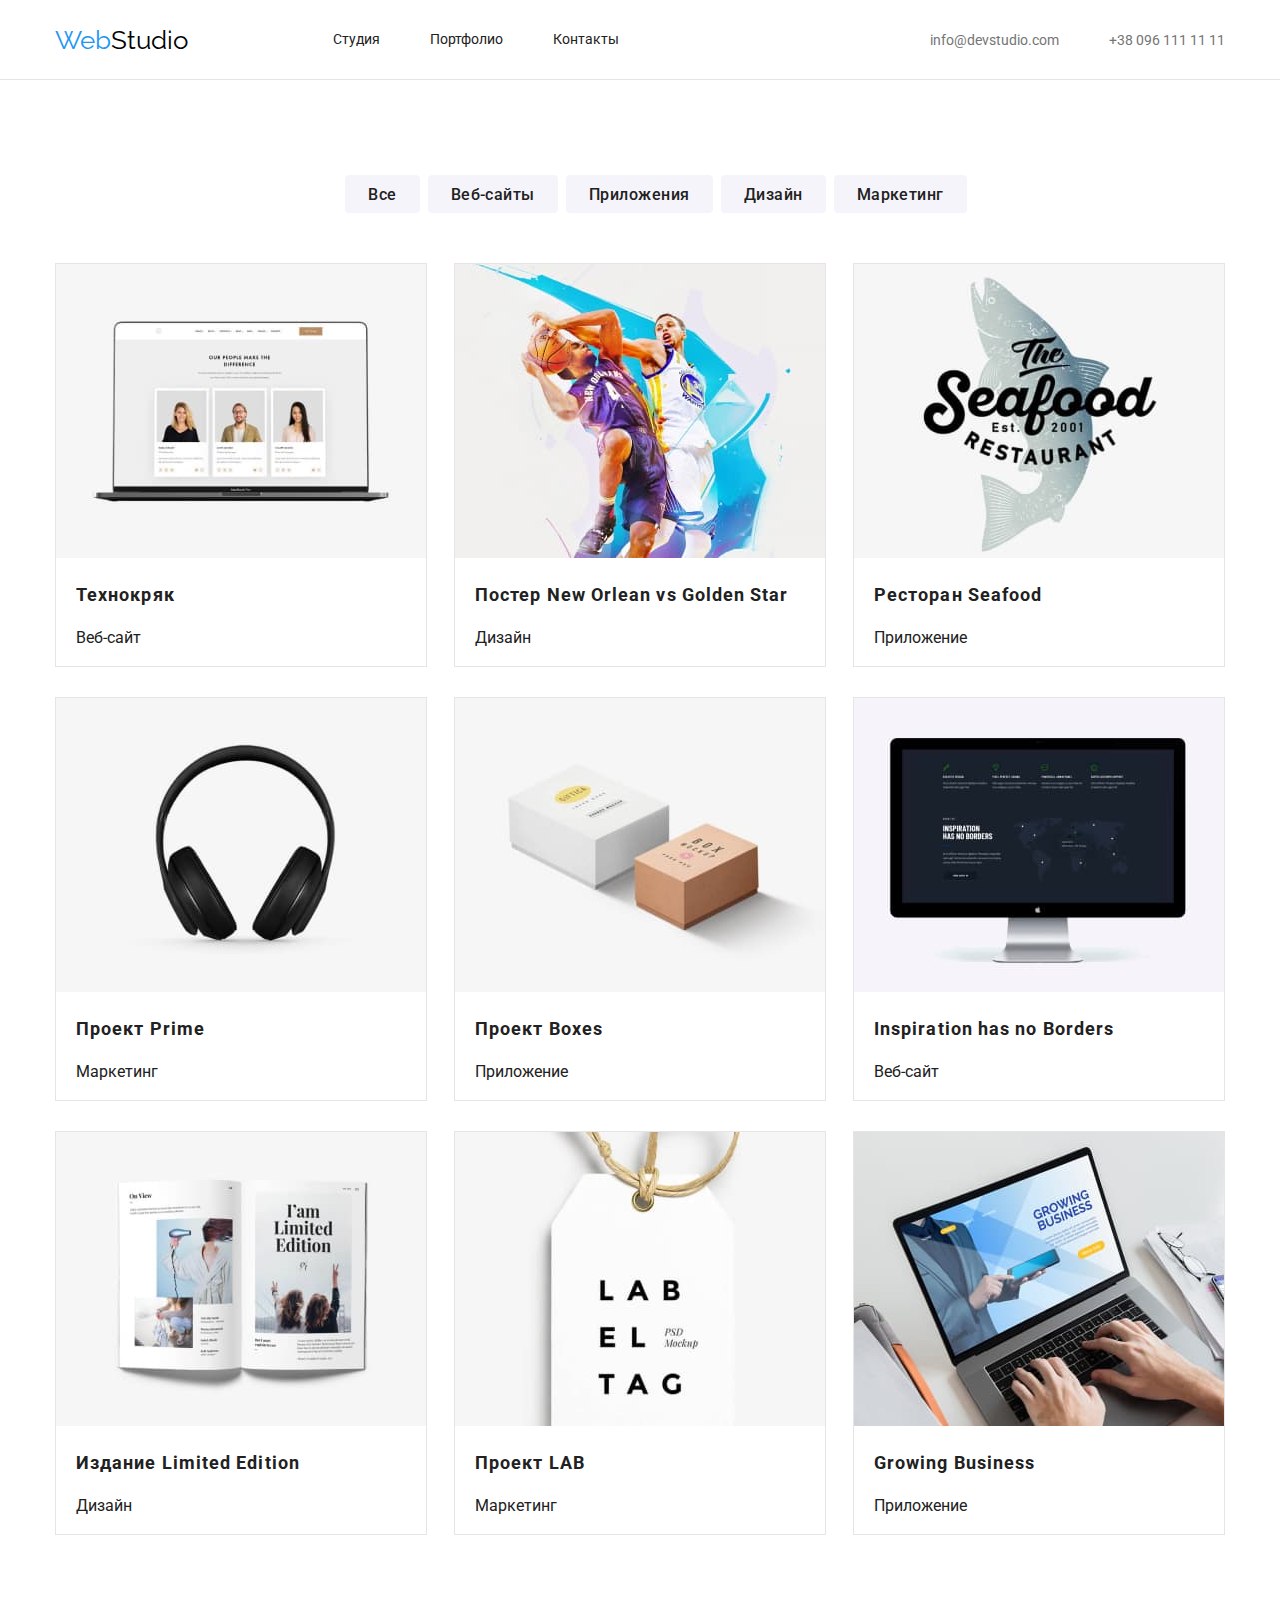
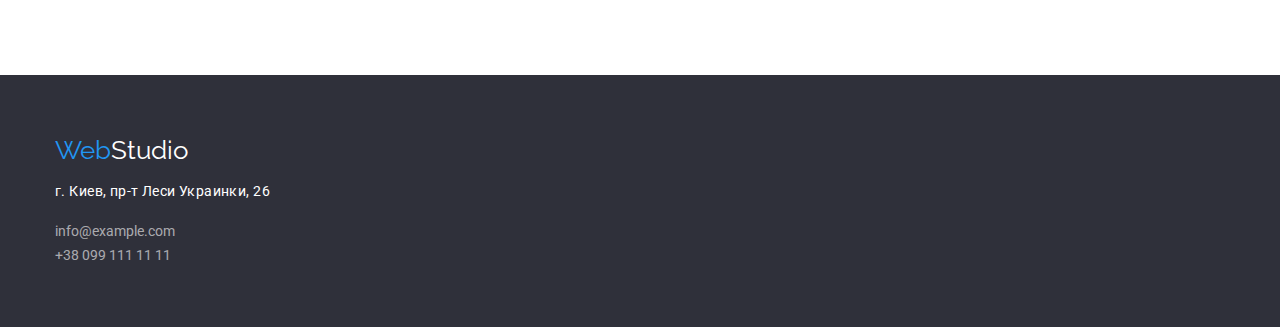
==== portfolio.html @ 0aeab194 "ДЗ_4" ====
<!DOCTYPE html>
<html lang="ru">
  <head>
    <meta charset="UTF-8" />
    <meta http-equiv="X-UA-Compatible" content="IE=edge" />
    <meta name="viewport" content="width=device-width, initial-scale=1.0" />
    <title>Document</title>
    <link rel="preconnect" href="https://fonts.gstatic.com" />
    <link
      href="https://fonts.googleapis.com/css2?family=Raleway:wght@700&family=Roboto:wght@400;500;700;900&display=swap"
      rel="stylesheet"
    />
    <link
      rel="stylesheet"
      href="https://cdnjs.cloudflare.com/ajax/libs/modern-normalize/1.0.0/modern-normalize.min.css"
    />
    <link rel="stylesheet" href="./css/styles.css" />
  </head>
  <body>
    <header class="header">
           <div class="container">
                <nav class="main-nav">
          <a href="./index.html" class="logo">
            <span class="logo-web">Web</span>
            <span class="logo-studio">Studio</span>
          </a>
          <ul class="site-nav">
            <li class="item">
              <a href="./index.html" class="link">Студия</a>
            </li>
            <li class="item">
              <a href="./portfolio.html" class="link">Портфолио</a>
            </li>
            <li class="item"><a href="" class="link">Контакты</a></li>
          </ul>
        </nav>
        <ul class="auth-nav list">
          <li class="item">
            <a href="info@devstudio.com" class="link">info@devstudio.com</a>
          </li>
          <li class="item">
            <a href="+380961111111" class="link">+38 096 111 11 11</a>
          </li>
        </ul>
              </div>
    </header>
    <main>
      <div class="section-p">
      <div class="container-p">  
        <h2 class="hidden">text</h2>
        <ul class="select">
          <li class="select-button"><button type="button" class="link filter-button">Все</button></li>
          <li class="select-button"><button type="button" class="link filter-button">Веб-сайты</button></li>
          <li class="select-button"><button type="button" class="link filter-button">Приложения</button></li>
          <li class="select-button"><button type="button" class="link filter-button">Дизайн</button></li>
          <li class="select-button"><button type="button" class="link filter-button">Маркетинг</button></li>
        </ul>
        <ul class="cards">
          <li class="item">
            <a>
              <img
                src="./images/portf_1.jpg"
                alt="Веб-сайт Технокряк"
                width="370"
                height="294"
              />
              <div class="text-filter">
              <h2 class="text">Технокряк</h2>
              <p class="filter">Веб-сайт</p>
            </div>
            </a>
          </li>
          <li class="item">
            <a>
              <img
                src="./images/portf_2.jpg"
                alt="Дизайн постера New Orlean vs Golden Star"
                width="370"
                height="294"
              />
              <div class="text-filter">
              <h2 class="text">Постер New Orlean vs Golden Star</h2>
              <p class="filter">Дизайн</p>
              </div>
            </a>
          </li>
          <li class="item">
            <a>
              <img
                src="./images/portf_3.jpg"
                alt="Приложение Ресторан Seafood"
                width="370"
                height="294"
              />
              <div class="text-filter">
              <h2 class="text">Ресторан Seafood</h2>
              <p class="filter">Приложение</p>
              </div>
            </a>
          </li>
          <li class="item">
            <a>
              <img
                src="./images/portf_4.jpg"
                alt="Маркетинговый проект Prime"
                width="370"
                height="294"
              />
              <div class="text-filter">
              <h2 class="text">Проект Prime</h2>
              <p class="filter">Маркетинг</p>
             </div> 
            </a>
          </li>
          <li class="item">
            <a>
              <img
                src="./images/portf_5.jpg"
                alt="Приложение Boxes"
                width="370"
                height="294"
              />
              <div class="text-filter">
              <h2 class="text">Проект Boxes</h2>
              <p class="filter">Приложение</p>
              </div>
            </a>
          </li>
          <li class="item">
            <a>
              <img
                src="./images/portf_6.jpg"
                alt="Веб-сайт Inspiration has no Borders"
                width="370"
                height="294"
              />
              <div class="text-filter">
              <h2 class="text">Inspiration has no Borders</h2>
              <p class="filter">Веб-сайт</p>
              </div>
            </a>
          </li>
          <li class="item">
            <a>
              <img
                src="./images/portf_7.jpg"
                alt="Дизайн Издание Limited Edition"
                width="370"
                height="294"
              />
              <div class="text-filter">
              <h2 class="text">Издание Limited Edition</h2>
              <p class="filter">Дизайн</p>
              </div>
            </a>
                      </li>
          <li class="item">
            <a>
              <img
                src="./images/portf_8.jpg"
                alt="Маркетинг Проект LAB"
                width="370"
                height="294"
              />
              <div class="text-filter">
              <h2 class="text">Проект LAB</h2>
              <p class="filter">Маркетинг</p>
              </div>
            </a>
          </li>
          <li class="item">
            <a>
              <img
                src="./images/portf_9.jpg"
                alt="Приложение Growing Business"
                width="370"
                height="294"
              />
              <div class="text-filter">
              <h2 class="text">Growing Business</h2>
              <p class="filter">Приложение</p>
              </div>
            </a>
          </li>
        </ul>
      </div>
     </div> 
    </main>
    <footer class="footer-space">
      <div class="container">
      <a href="./index.html" class="logo">
        <span class="logo-web">Web</span>
        <span class="logo-studio">Studio</span>
      </a>
      <address>
        <p class="adr">г. Киев, пр-т Леси Украинки, 26</p>
        <ul class="em-tel">
          <li>
            <a href="info@example.com" class="link">info@example.com</a>
          </li>
          <li><a href="+380991111111" class="link">+38 099 111 11 11</a></li>
        </ul>
      </address>
      </div>
    </footer>
  </body>
</html>
---- css/styles.css ----
:root {
  --primary-text-color: #212121;
  --secondary-text-color: #757575;
  --third-text-color: rgba(255, 255, 255, 0.6);
  --title-text-color: #000000;
  --accent-color: #2196f3;
  --primary-white-color: #ffffff;
  --primary-bg-color: #ffffff;
  --secondary-bg-color: #2f303a;
  --third-bg-color: #f5f4fa;
  --border-color: #ECECEC;
  --border-cards-color: #E5E5E5;
}

body {
  background-color: var(--primary-bg-color);
  color: var(--primary-text-color);
  font-family: Roboto, sans-serif;
}

.container {
  width: 1200px;
  padding-left: 15px;
  padding-right: 15px;
  margin: 0 auto;
  border-bottom: var(--border-color);

  /* outline: 2px solid tomato; */
}
/* Колір основного тексту #212121*/
/* Вторинний колір тексту #757575 */
/* Акцент #2196F3 */
/* Білий #FFFFFF */
/* Бекграунд #E5E5E5 */
/* Футер #2F303A */
/* Бекграунд Наша команда #F5F4FA */

ul {
  list-style: none;
}

/* header */
.header {
  height: 80px;
  display: block;
  box-sizing: border-box;
  border-bottom: 1px solid var(--border-cards-color)
} 
.header .container {
  height: 80px;
  display: flex;
  align-items: center;
  }
/* logo */
.logo {
  color: var(--title-text-color);
  font-family: Raleway, sans-serif;
  font-style: 400;
  font-size: 26px;
  line-height: 1.19;
  text-decoration: none;
  width: 145px;
  height: 31px;
  display: flex;
  align-items: center;
  }
.main-nav .logo {
  display: flex;
  align-items: center;
}
.logo-web {
  color: var(--accent-color);
}

/* Site nav */
.main-nav {
  display: flex;
  align-items: center;
}
.site-nav .link {
  font-style: 500;
  font-size: 14px;
  line-height: 1.14;
  text-decoration: none;
  color: var(--primary-text-color);
}
.site-nav .link:hover,
.site-nav .link:focus {
  color: var(--accent-color);
}
.site-nav {
  display: flex;
  margin-left: 93px;
}

.site-nav .link {
  display: block;
}
.site-nav .item:not(:last-child) {
  margin-right: 50px;
}

/* Auth-nav list */
.auth-nav {
  display: flex;
  margin-bottom: 0px;
  margin-top: 0px;
  margin-left: auto;
}
.auth-nav .link {
  color: var(--secondary-text-color);
  font-style: 500;
  font-size: 14px;
  line-height: 1.14;
  text-decoration: none;
}
.auth-nav .item + .item {
  margin-left: 50px;
}
.auth-nav .link:hover,
.auth-nav .link:focus {
  color: var(--accent-color);
}
.auth-nav .link:hover .item-ico,
.auth-nav .link:focus .item-ico {
  fill: var(--accent-color)
}

.hidden {
  visibility: hidden;
  width: 1px;
  height: 1px;
}
/* Hero */
.hero {
  background-color: var(--secondary-bg-color);
  padding-top: 200px;
  padding-bottom: 200px;
  text-align: center;
}
.hero-title {
  color: var(--primary-white-color);
  font-weight: 900;
  font-size: 44px;
  line-height: 1.36;
  text-align: center;
  text-transform: uppercase;
  margin-top: 0px;
  width: 696px;
  letter-spacing: 0.06em;
  margin-left: 252px;
}
.overlay {
  max-width: 1600px;
  height: 600px;
  outline: 1px solid rgb(59, 57, 57);
  margin-left: auto;
  margin-right: auto;
  background-image:
   /* linear-gradient(
    to right,
     rgba(196, 196, 196, 1)
     rgba(47, 48, 58, 0.4)), */
   url("./images/img_overlay");
  background-position: center;
  background-repeat: no-repeat;
  background-size: cover;
}

/* Section */
.section-1 {
  background-color: var(--primary-bg-color);
}
.section-2 {
  background-color: var(--third-bg-color);
}
.section-3 { 
 background-color: var(--third-bg-color)
}
.section-title {
  color: var(--title-text-color);
  font-weight: 700;
  font-size: 36px;
  line-height: 1.17;
  letter-spacing: 0.03em;
  text-align: center;
  margin-top: 0px;
  margin-bottom: 50px;
}

/* Features */
.section-title {
  margin-bottom: 0px;
}
.future-icon {
  display: block;
  width: 70px;
  height: 70px;
}
.feature-list {
  margin-top: 0px;
  margin-bottom: 0px;
  display: flex;
  justify-content: space-between;
  width: 1170px;
}
.feature-list .list {
  width: 270px;
  height: 101px;
}
.feature-list .list + .list {
  margin-left: 30px;
}
.feature-list .title {
  color: var(--title-text-color);
  font-weight: 700;
  font-size: 14px;
  line-height: 1.14;

  text-transform: uppercase;
  margin-top: 0px;
  margin-bottom: 0px;
}
.feature-list .text {
  color: var(--secondary-text-color);
  font-weight: 400;
  font-size: 14px;
  line-height: 1.71;
  text-align: left;
  letter-spacing: 0.03em;
  width: 270px;
  height: 101px;
  position: absolute;
  margin-top: 10px;
  margin-bottom: 0px;
}
.feature-list > :last-child .text {
  margin-bottom: 0px;
}
.activity-container {
  padding-top: 94px;
  padding-left: auto;
  margin-left: auto;
  margin-right: auto;
  width: 1170px;
  height: 290px;
}

/* activity */
.section {
  padding-bottom: 94px;
}
.activity {
  margin-top: 50px;
  margin-bottom: 0px;
  display: flex;
  padding-left: 0px;
}
.activity .item + .item {
  margin-left: 30px;
}
/* button */
.button {
  font-family: inherit;
  color: var(--primary-white-color);
  background-color: var(--accent-color);
  font-weight: 500;
  font-size: 16px;
  line-height: 1.88;
  display: 200, 50;
  border: var(--accent-color);
  border-radius: 4px;
  width: 200px;
  height: 50px;
  cursor: pointer;
  padding: 10, 32, 10, 32;
  margin-top: 30;
}
/* our team */
.section-3 {
  padding-top: 94px;
}
.team {
  display: flex;
  margin-top: 50px;
  padding-bottom: 94px;
  padding-left: 0px;
  margin-bottom: 0px;
}
.team .card + .card {
  margin-left: 30px;
}
.card {
  width: 270px;
  height: 368px;
  border: 1px solid var(--border-cards-color)#E5E5E5;
  background-color: var(--primary-bg-color)
}
.infocard {
  padding-top: 30px;
  padding-bottom: 30px;
  border-top: 0px;
}
.card-image {
  display: block;
}
.person {
  color: var(--primary-text-color);
  font-weight: 500;
  font-size: 16px;
  line-height: 1.19;
  letter-spacing: 0.03em;
  text-align: center;
  margin-top: 0px;
  margin-bottom: 0px;
  height: 19px;
}
.profession {
  color: var(--secondary-text-color);
  font-weight: 400;
  font-size: 16px;
  line-height: 1.19;
  text-align: center;
  margin-top: 10px;
  margin-bottom: 0px;
}
.team > :last-child .profession {
  margin-bottom: 0px;
}
/* footer */
.footer-space {
  background-color: var(--secondary-bg-color);
  margin-bottom: 0px;
  height: 252px;
}
.footer-space .container {
  height: 252px;
  padding-top: 60px;
  padding-bottom: 60px;
  }
.footer-space .logo-studio {
  color: var(--primary-white-color);
}
.adr {
  color: var(--primary-white-color);
  font-weight: 400;
  font-size: 14px;
  line-height: 1.71;
  letter-spacing: 0.03em;
  font-style: normal;
  margin-bottom: 0px;
}
.em-tel {
  padding-left: 0px;
  margin-bottom: 0px;
}
.footer-space .link {
  color: var(--third-text-color);
  font-weight: 400;
  font-size: 14px;
  line-height: 1.71;
  font-style: normal;
  text-decoration: none;
}
/* portfolio */
.select {
  display: flex;
  justify-content: center;
  margin-top: 0px;
  margin-bottom: 50px;
  /* margin-right: 8px; 
   */
  text-align: center;

}
.hidden {
  margin-top: 0px;
  margin-bottom: 0px;
}
.select {
  display: flex;
  justify-content: center;
  margin-bottom: 50px;
  }

.select .link:hover,
.select .link:focus
 .cards .text { 
  color: var(--primary-white-color);
  background-color: var(--accent-color);
  font-weight: 500;
  font-size: 16px;
  line-height: 1.62;
  padding-left: 22px;
  padding-right: 22px;
  padding-top: 6px;
  padding-bottom: 6px;
  margin-right: 8px;
  border: 1px solid var(--accent-color);
  border-radius: 4px;
  height: 38px;
}
.select .link {  
  display: block;
}
.filter-button {
  color:var(--primary-text-color);
  background-color: var(--third-bg-color);
  font-weight: 500;
  font-size: 16px;
  line-height: 1.63; 
  text-align: center;
  letter-spacing: 0.03em;
  padding-left: 22px;
  padding-right: 22px;
  padding-top: 6px;
  padding-bottom: 6px;
  margin-right: 8px;
  border: 1px solid var(--third-bg-color);
  border-radius: 4px;
  height: 38px; 
}
/* .select .filter */
/* .select-button {
  color: var(--secondary-text-color);
  font-weight: 400;
  font-size: 16;
  line-height: 1.88;
  text-align: center;
  padding-left: 22px;
  padding-right: 22px;
  padding-top: 6px;
  padding-bottom: 6px;
  margin-right: 8px;
  border: 1px solid var(--third-bg-color);
  background-color: var(--third-bg-color);
  border-radius: 4px;
} */
/* .select-button .link {
  font-weight: 400;
  font-size: 16;
  line-height: 1.88;
  text-align: center;   
  padding-left: 22px;
  /* padding-right: 22px; */
  /* padding-top: 6px; */
  /* padding-bottom: 6px; */
  /* margin-right: 8px;
  border: 1px solid var(--third-bg-color);
  background-color: var(--third-bg-color);
  border-width: 0px;
  border-radius: 4px;
} */ 
  /* button:hover {
  background-color: var(--accent-color);
  border: 1px solid var(--accent-color);
  border-radius: 4px;
  color: var(--primary-white-color);
  height: 38px;
  padding: 6px, 22px;
  font-weight: 500;
  font-size: 16px;
  line-height: 1.63;
  text-align: center;
  letter-spacing: 0.03em;
  margin-right: 8px;
} */

.links {
  display: flex;
  flex-wrap: wrap; 
}
/* portfolio  cards*/
.cards {
 width: 1200px;
  display: flex;
  flex-wrap: wrap;
  padding-left: 0px;
 }
 .item: nth-child (3n) {
  margin-right: 0px;
} 
.cards .item {
  width: calc ((100%-60)/3);
  /* width: 370px; */
  height: 404px;
  margin-right: 27px;
  margin-bottom: 30px;
  padding-left: 0px;
  margin-left: 0px;
  box-sizing: border-box;
  border: 1px solid var(--border-cards-color)
}
.section-p {
  width: 1220px;
  padding-left: 0px;
  padding-right: 0px;
  padding-top: 94px;
  margin-left: auto;
  margin-right: auto;
  padding-bottom: 94px;
  /* outline: 2px solid tomato; */
}
.container-p {
  width: 1200px;
  padding-left: 15px;
  padding-right: 15px;
  margin-left: auto;
  margin-right: auto;
  /* outline: 2px solid tomato; */
}
.item .text {
  letter-spacing: 0.06em;
  font-weight: bold;
  font-size: 18px;
  line-height: 2;
}
.text-filter {
  padding-left: 24px;
  padding-left: 20px;
}
/* sprite */
.button-spr {
  padding: 0;
  border: none;
}
.button-icon {
  width: 100px;
  height: 100px;
}
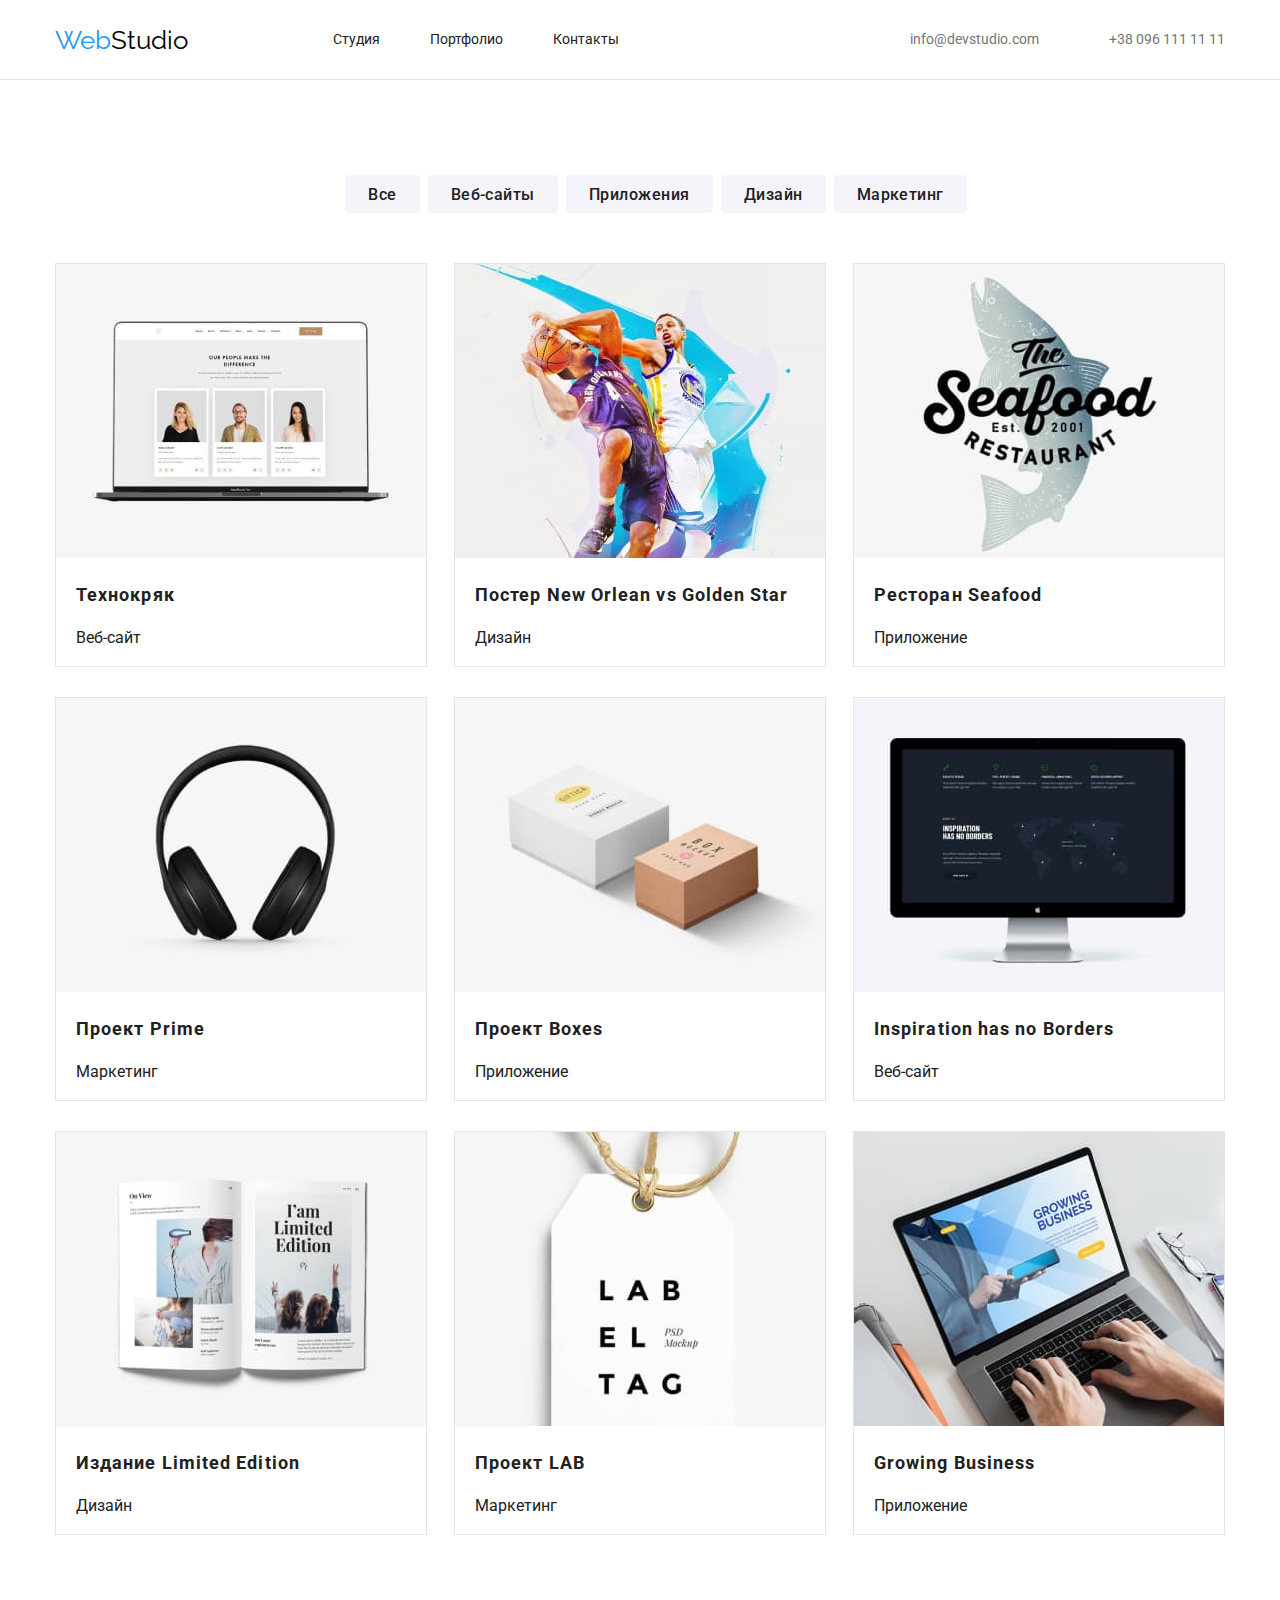
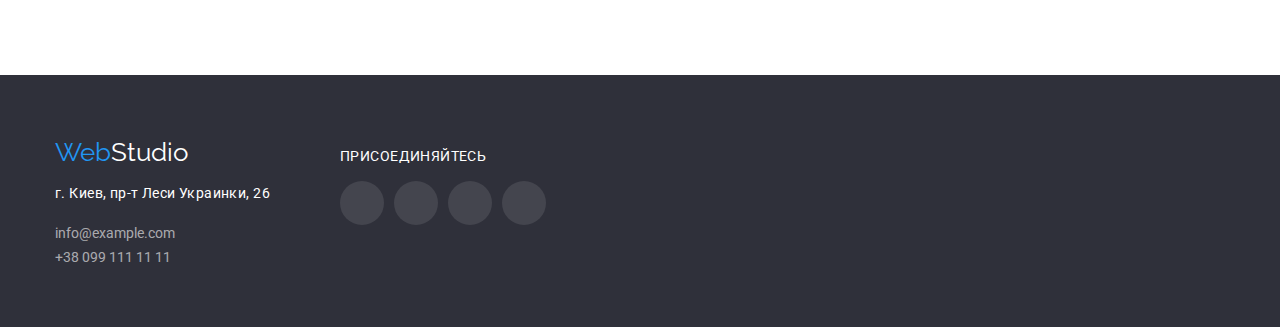
==== commit e8f9968b: "ДЗ_4" ====
--- a/portfolio.html
+++ b/portfolio.html
@@ -18,8 +18,8 @@
   </head>
   <body>
     <header class="header">
-           <div class="container">
-                <nav class="main-nav">
+      <div class="container">
+        <nav class="main-nav">
           <a href="./index.html" class="logo">
             <span class="logo-web">Web</span>
             <span class="logo-studio">Studio</span>
@@ -36,171 +36,232 @@
         </nav>
         <ul class="auth-nav list">
           <li class="item">
-            <a href="info@devstudio.com" class="link">info@devstudio.com</a>
+            <a href="info@devstudio.com" class="link">
+              <svg class="item-ico" width="16" height="12">
+                <use href="./images/icons.svg#icon-envelope_hover"></use>
+              </svg>
+              info@devstudio.com</a
+            >
           </li>
           <li class="item">
-            <a href="+380961111111" class="link">+38 096 111 11 11</a>
+            <a href="+380961111111" class="link">
+              <svg class="item-ico" width="10" height="16">
+                <use href="./images/icons.svg#icon-smartphone"></use>
+              </svg>
+              +38 096 111 11 11</a
+            >
           </li>
         </ul>
-              </div>
+      </div>
     </header>
     <main>
       <div class="section-p">
-      <div class="container-p">  
-        <h2 class="hidden">text</h2>
-        <ul class="select">
-          <li class="select-button"><button type="button" class="link filter-button">Все</button></li>
-          <li class="select-button"><button type="button" class="link filter-button">Веб-сайты</button></li>
-          <li class="select-button"><button type="button" class="link filter-button">Приложения</button></li>
-          <li class="select-button"><button type="button" class="link filter-button">Дизайн</button></li>
-          <li class="select-button"><button type="button" class="link filter-button">Маркетинг</button></li>
-        </ul>
-        <ul class="cards">
-          <li class="item">
-            <a>
-              <img
-                src="./images/portf_1.jpg"
-                alt="Веб-сайт Технокряк"
-                width="370"
-                height="294"
-              />
-              <div class="text-filter">
-              <h2 class="text">Технокряк</h2>
-              <p class="filter">Веб-сайт</p>
-            </div>
-            </a>
-          </li>
-          <li class="item">
-            <a>
-              <img
-                src="./images/portf_2.jpg"
-                alt="Дизайн постера New Orlean vs Golden Star"
-                width="370"
-                height="294"
-              />
-              <div class="text-filter">
-              <h2 class="text">Постер New Orlean vs Golden Star</h2>
-              <p class="filter">Дизайн</p>
-              </div>
-            </a>
-          </li>
-          <li class="item">
-            <a>
-              <img
-                src="./images/portf_3.jpg"
-                alt="Приложение Ресторан Seafood"
-                width="370"
-                height="294"
-              />
-              <div class="text-filter">
-              <h2 class="text">Ресторан Seafood</h2>
-              <p class="filter">Приложение</p>
-              </div>
-            </a>
-          </li>
-          <li class="item">
-            <a>
-              <img
-                src="./images/portf_4.jpg"
-                alt="Маркетинговый проект Prime"
-                width="370"
-                height="294"
-              />
-              <div class="text-filter">
-              <h2 class="text">Проект Prime</h2>
-              <p class="filter">Маркетинг</p>
-             </div> 
-            </a>
-          </li>
-          <li class="item">
-            <a>
-              <img
-                src="./images/portf_5.jpg"
-                alt="Приложение Boxes"
-                width="370"
-                height="294"
-              />
-              <div class="text-filter">
-              <h2 class="text">Проект Boxes</h2>
-              <p class="filter">Приложение</p>
-              </div>
-            </a>
-          </li>
-          <li class="item">
-            <a>
-              <img
-                src="./images/portf_6.jpg"
-                alt="Веб-сайт Inspiration has no Borders"
-                width="370"
-                height="294"
-              />
-              <div class="text-filter">
-              <h2 class="text">Inspiration has no Borders</h2>
-              <p class="filter">Веб-сайт</p>
-              </div>
-            </a>
-          </li>
-          <li class="item">
-            <a>
-              <img
-                src="./images/portf_7.jpg"
-                alt="Дизайн Издание Limited Edition"
-                width="370"
-                height="294"
-              />
-              <div class="text-filter">
-              <h2 class="text">Издание Limited Edition</h2>
-              <p class="filter">Дизайн</p>
-              </div>
-            </a>
-                      </li>
-          <li class="item">
-            <a>
-              <img
-                src="./images/portf_8.jpg"
-                alt="Маркетинг Проект LAB"
-                width="370"
-                height="294"
-              />
-              <div class="text-filter">
-              <h2 class="text">Проект LAB</h2>
-              <p class="filter">Маркетинг</p>
-              </div>
-            </a>
-          </li>
-          <li class="item">
-            <a>
-              <img
-                src="./images/portf_9.jpg"
-                alt="Приложение Growing Business"
-                width="370"
-                height="294"
-              />
-              <div class="text-filter">
-              <h2 class="text">Growing Business</h2>
-              <p class="filter">Приложение</p>
-              </div>
-            </a>
-          </li>
-        </ul>
-      </div>
-     </div> 
+        <div class="container-p">
+          <h2 class="hidden">text</h2>
+          <ul class="select">
+            <li class="select-button">
+              <button type="button" class="link filter-button">Все</button>
+            </li>
+            <li class="select-button">
+              <button type="button" class="link filter-button">
+                Веб-сайты
+              </button>
+            </li>
+            <li class="select-button">
+              <button type="button" class="link filter-button">
+                Приложения
+              </button>
+            </li>
+            <li class="select-button">
+              <button type="button" class="link filter-button">Дизайн</button>
+            </li>
+            <li class="select-button">
+              <button type="button" class="link filter-button">
+                Маркетинг
+              </button>
+            </li>
+          </ul>
+          <ul class="cards">
+            <li class="item">
+              <a>
+                <img
+                  src="./images/portf_1.jpg"
+                  alt="Веб-сайт Технокряк"
+                  width="370"
+                  height="294"
+                />
+                <div class="text-filter">
+                  <h2 class="text">Технокряк</h2>
+                  <p class="filter">Веб-сайт</p>
+                </div>
+              </a>
+            </li>
+            <li class="item">
+              <a>
+                <img
+                  src="./images/portf_2.jpg"
+                  alt="Дизайн постера New Orlean vs Golden Star"
+                  width="370"
+                  height="294"
+                />
+                <div class="text-filter">
+                  <h2 class="text">Постер New Orlean vs Golden Star</h2>
+                  <p class="filter">Дизайн</p>
+                </div>
+              </a>
+            </li>
+            <li class="item">
+              <a>
+                <img
+                  src="./images/portf_3.jpg"
+                  alt="Приложение Ресторан Seafood"
+                  width="370"
+                  height="294"
+                />
+                <div class="text-filter">
+                  <h2 class="text">Ресторан Seafood</h2>
+                  <p class="filter">Приложение</p>
+                </div>
+              </a>
+            </li>
+            <li class="item">
+              <a>
+                <img
+                  src="./images/portf_4.jpg"
+                  alt="Маркетинговый проект Prime"
+                  width="370"
+                  height="294"
+                />
+                <div class="text-filter">
+                  <h2 class="text">Проект Prime</h2>
+                  <p class="filter">Маркетинг</p>
+                </div>
+              </a>
+            </li>
+            <li class="item">
+              <a>
+                <img
+                  src="./images/portf_5.jpg"
+                  alt="Приложение Boxes"
+                  width="370"
+                  height="294"
+                />
+                <div class="text-filter">
+                  <h2 class="text">Проект Boxes</h2>
+                  <p class="filter">Приложение</p>
+                </div>
+              </a>
+            </li>
+            <li class="item">
+              <a>
+                <img
+                  src="./images/portf_6.jpg"
+                  alt="Веб-сайт Inspiration has no Borders"
+                  width="370"
+                  height="294"
+                />
+                <div class="text-filter">
+                  <h2 class="text">Inspiration has no Borders</h2>
+                  <p class="filter">Веб-сайт</p>
+                </div>
+              </a>
+            </li>
+            <li class="item">
+              <a>
+                <img
+                  src="./images/portf_7.jpg"
+                  alt="Дизайн Издание Limited Edition"
+                  width="370"
+                  height="294"
+                />
+                <div class="text-filter">
+                  <h2 class="text">Издание Limited Edition</h2>
+                  <p class="filter">Дизайн</p>
+                </div>
+              </a>
+            </li>
+            <li class="item">
+              <a>
+                <img
+                  src="./images/portf_8.jpg"
+                  alt="Маркетинг Проект LAB"
+                  width="370"
+                  height="294"
+                />
+                <div class="text-filter">
+                  <h2 class="text">Проект LAB</h2>
+                  <p class="filter">Маркетинг</p>
+                </div>
+              </a>
+            </li>
+            <li class="item">
+              <a>
+                <img
+                  src="./images/portf_9.jpg"
+                  alt="Приложение Growing Business"
+                  width="370"
+                  height="294"
+                />
+                <div class="text-filter">
+                  <h2 class="text">Growing Business</h2>
+                  <p class="filter">Приложение</p>
+                </div>
+              </a>
+            </li>
+          </ul>
+        </div>
+      </div>
     </main>
     <footer class="footer-space">
       <div class="container">
-      <a href="./index.html" class="logo">
-        <span class="logo-web">Web</span>
-        <span class="logo-studio">Studio</span>
-      </a>
-      <address>
-        <p class="adr">г. Киев, пр-т Леси Украинки, 26</p>
-        <ul class="em-tel">
-          <li>
-            <a href="info@example.com" class="link">info@example.com</a>
-          </li>
-          <li><a href="+380991111111" class="link">+38 099 111 11 11</a></li>
-        </ul>
-      </address>
+        <div class="contacts-column">
+        <a href="./index.html" class="logo">
+          <span class="logo-web">Web</span>
+          <span class="logo-studio">Studio</span>
+        </a>
+        <address>
+          <p class="adr">г. Киев, пр-т Леси Украинки, 26</p>
+          <ul class="em-tel">
+            <li>
+              <a href="info@example.com" class="link">info@example.com</a>
+            </li>
+            <li><a href="+380991111111" class="link">+38 099 111 11 11</a></li>
+          </ul>
+        </address>
+      </div>
+      <div class="footer-social">
+        <p class="social-list-title">присоединяйтесь</p>
+        <ul class="footer-social-list">
+        <li>
+          <a href class="button-spr-bottom">
+            <svg class="button-icon">
+              <use href="./images/icons.svg#icon-instagram"></use>
+            </svg>
+          </a>
+        </li>
+        <li>
+          <a href class="button-spr-bottom">
+            <svg class="button-icon">
+              <use href="./images/icons.svg#icon-twitter"></use>
+            </svg>
+          </a>
+        </li>
+        <li>
+          <a href class="button-spr-bottom">
+            <svg class="button-icon">
+              <use href="./images/icons.svg#icon-facebook"></use>
+            </svg>
+          </a>
+        </li>
+        <li>
+          <a href class="button-spr-bottom">
+            <svg class="button-icon">
+              <use href="./images/icons.svg#icon-linkedin"></use>
+            </svg>
+          </a>
+        </li>
+      </ul>
+      </div>
       </div>
     </footer>
   </body>
--- a/css/styles.css
+++ b/css/styles.css
@@ -113,6 +113,8 @@
   font-size: 14px;
   line-height: 1.14;
   text-decoration: none;
+  display: flex;
+  align-items: center;
 }
 .auth-nav .item + .item {
   margin-left: 50px;
@@ -124,6 +126,10 @@
 .auth-nav .link:hover .item-ico,
 .auth-nav .link:focus .item-ico {
   fill: var(--accent-color)
+}
+.item-ico {
+  margin-right: 10px;
+  fill: currentColor;
 }
 
 .hidden {
@@ -157,11 +163,11 @@
   margin-left: auto;
   margin-right: auto;
   background-image:
-   /* linear-gradient(
+   linear-gradient(
     to right,
      rgba(196, 196, 196, 1)
-     rgba(47, 48, 58, 0.4)), */
-   url("./images/img_overlay");
+     rgba(47, 48, 58, 0.4)),
+   url("../images/img_overlay.jpg");
   background-position: center;
   background-repeat: no-repeat;
   background-size: cover;
@@ -236,6 +242,16 @@
 }
 .feature-list > :last-child .text {
   margin-bottom: 0px;
+}
+.feature-list-icon {
+  display: flex;
+  align-items: center;
+  justify-content: center;
+  width: 270px;
+  height: 120px;
+  background: var(--third-bg-color);
+  border-radius: 4px;
+  margin-bottom: 30px;
 }
 .activity-container {
   padding-top: 94px;
@@ -292,7 +308,6 @@
 }
 .card {
   width: 270px;
-  height: 368px;
   border: 1px solid var(--border-cards-color)#E5E5E5;
   background-color: var(--primary-bg-color)
 }
@@ -327,6 +342,96 @@
 .team > :last-child .profession {
   margin-bottom: 0px;
 }
+.actions { 
+  padding: 0px;
+  display: flex;
+  justify-content: center;
+  align-items: center;
+  margin-top: 16px;
+}
+.actions li:not(:last-child) {
+  margin-right: 10px;
+}
+.button-spr {
+  display: flex;
+  justify-content: center;
+  align-items: center;
+  width: 44px;
+  height: 44px;
+  border-radius: 50%;
+  color: #afb1b8;
+}
+.button-spr:hover,
+.button-spr:focus{
+  background: var(--accent-color);
+  color: var(--primary-white-color);
+}
+.button-icon {
+  width: 20px;
+  height: 20px;
+  fill: currentColor;
+}
+/* clients section */
+.clients-container {
+  padding-top: 94px;
+  padding-bottom: 94px
+}
+.clients-container .title {
+  font-weight: 700px;
+  font-size: 36px;
+  line-height: 1.17;
+  text-align: center;
+  letter-spacing: 0.03em;
+  margin-top: 0px;
+  margin-bottom: 20px;
+  }
+
+.clients-list {
+  display: flex;
+  justify-content: center;
+  margin-top: 0px;
+  margin-bottom: 0px;
+  }
+.clients-list-item {
+  display: flex;
+  justify-content: center;
+  flex-basis: calc ((100%-180px)/6);
+  height: 92px;
+  margin-top: 30px;
+  margin-left: 30px;
+}
+.clients-list not :first-child {
+  margin-left: 30px;
+}
+
+.clients-list-link {
+  display: flex;
+  justify-content: center;
+  align-items: center;
+  width: 170px;
+  height: 92px;
+  color: #afb1b8;
+  border: 1px solid #AFB1B8;
+  box-sizing: border-box;
+  border-radius: 4px;
+}
+.clients-list-link:hover,
+.clients-list-link:focus {
+  color: var(--accent-color);
+  border-color:var(--accent-color)
+}
+.client-icon {
+  /* display: block; */
+  width: 106px;
+  height: 60px;
+  fill: currentColor;
+  /* color: #afb1b8; */
+}
+
+/* .light-theme-icon {
+  fill: var(--accent-color)
+} */
+
 /* footer */
 .footer-space {
   background-color: var(--secondary-bg-color);
@@ -362,6 +467,27 @@
   font-style: normal;
   text-decoration: none;
 }
+.footer-space .container {
+display: flex;
+align-items: baseline;
+}
+.footer-social {
+  margin-left: 70px;
+}
+.social-list-title {
+font-size: 14px;
+line-height: 1.14;
+letter-spacing: 0.03em;
+text-transform: uppercase;
+color: var(--primary-white-color);
+}
+.footer-social-list {
+  display: flex;
+  justify-content: center;
+  padding-left: 0px;
+  align-items: center;
+}
+
 /* portfolio */
 .select {
   display: flex;
@@ -420,51 +546,6 @@
   border-radius: 4px;
   height: 38px; 
 }
-/* .select .filter */
-/* .select-button {
-  color: var(--secondary-text-color);
-  font-weight: 400;
-  font-size: 16;
-  line-height: 1.88;
-  text-align: center;
-  padding-left: 22px;
-  padding-right: 22px;
-  padding-top: 6px;
-  padding-bottom: 6px;
-  margin-right: 8px;
-  border: 1px solid var(--third-bg-color);
-  background-color: var(--third-bg-color);
-  border-radius: 4px;
-} */
-/* .select-button .link {
-  font-weight: 400;
-  font-size: 16;
-  line-height: 1.88;
-  text-align: center;   
-  padding-left: 22px;
-  /* padding-right: 22px; */
-  /* padding-top: 6px; */
-  /* padding-bottom: 6px; */
-  /* margin-right: 8px;
-  border: 1px solid var(--third-bg-color);
-  background-color: var(--third-bg-color);
-  border-width: 0px;
-  border-radius: 4px;
-} */ 
-  /* button:hover {
-  background-color: var(--accent-color);
-  border: 1px solid var(--accent-color);
-  border-radius: 4px;
-  color: var(--primary-white-color);
-  height: 38px;
-  padding: 6px, 22px;
-  font-weight: 500;
-  font-size: 16px;
-  line-height: 1.63;
-  text-align: center;
-  letter-spacing: 0.03em;
-  margin-right: 8px;
-} */
 
 .links {
   display: flex;
@@ -477,8 +558,8 @@
   flex-wrap: wrap;
   padding-left: 0px;
  }
- .item: nth-child (3n) {
-  margin-right: 0px;
+ .item:nth-child (3n) {
+  margin-right: 0px
 } 
 .cards .item {
   width: calc ((100%-60)/3);
@@ -524,7 +605,19 @@
   padding: 0;
   border: none;
 }
-.button-icon {
-  width: 100px;
-  height: 100px;
+.button-spr-bottom {
+  display: flex;
+  justify-content: center;
+  align-items: center;
+  width: 44px;
+  height: 44px;
+  border-radius: 50%;
+  color: var(--primary-white-color);
+  background: rgba(255, 255, 255, 0.1);
+  margin-right: 10px;
+}
+.button-spr-bottom:hover,
+.button-spr-bottom:focus{
+  background: var(--accent-color);
+  color: var(--primary-white-color);
 }